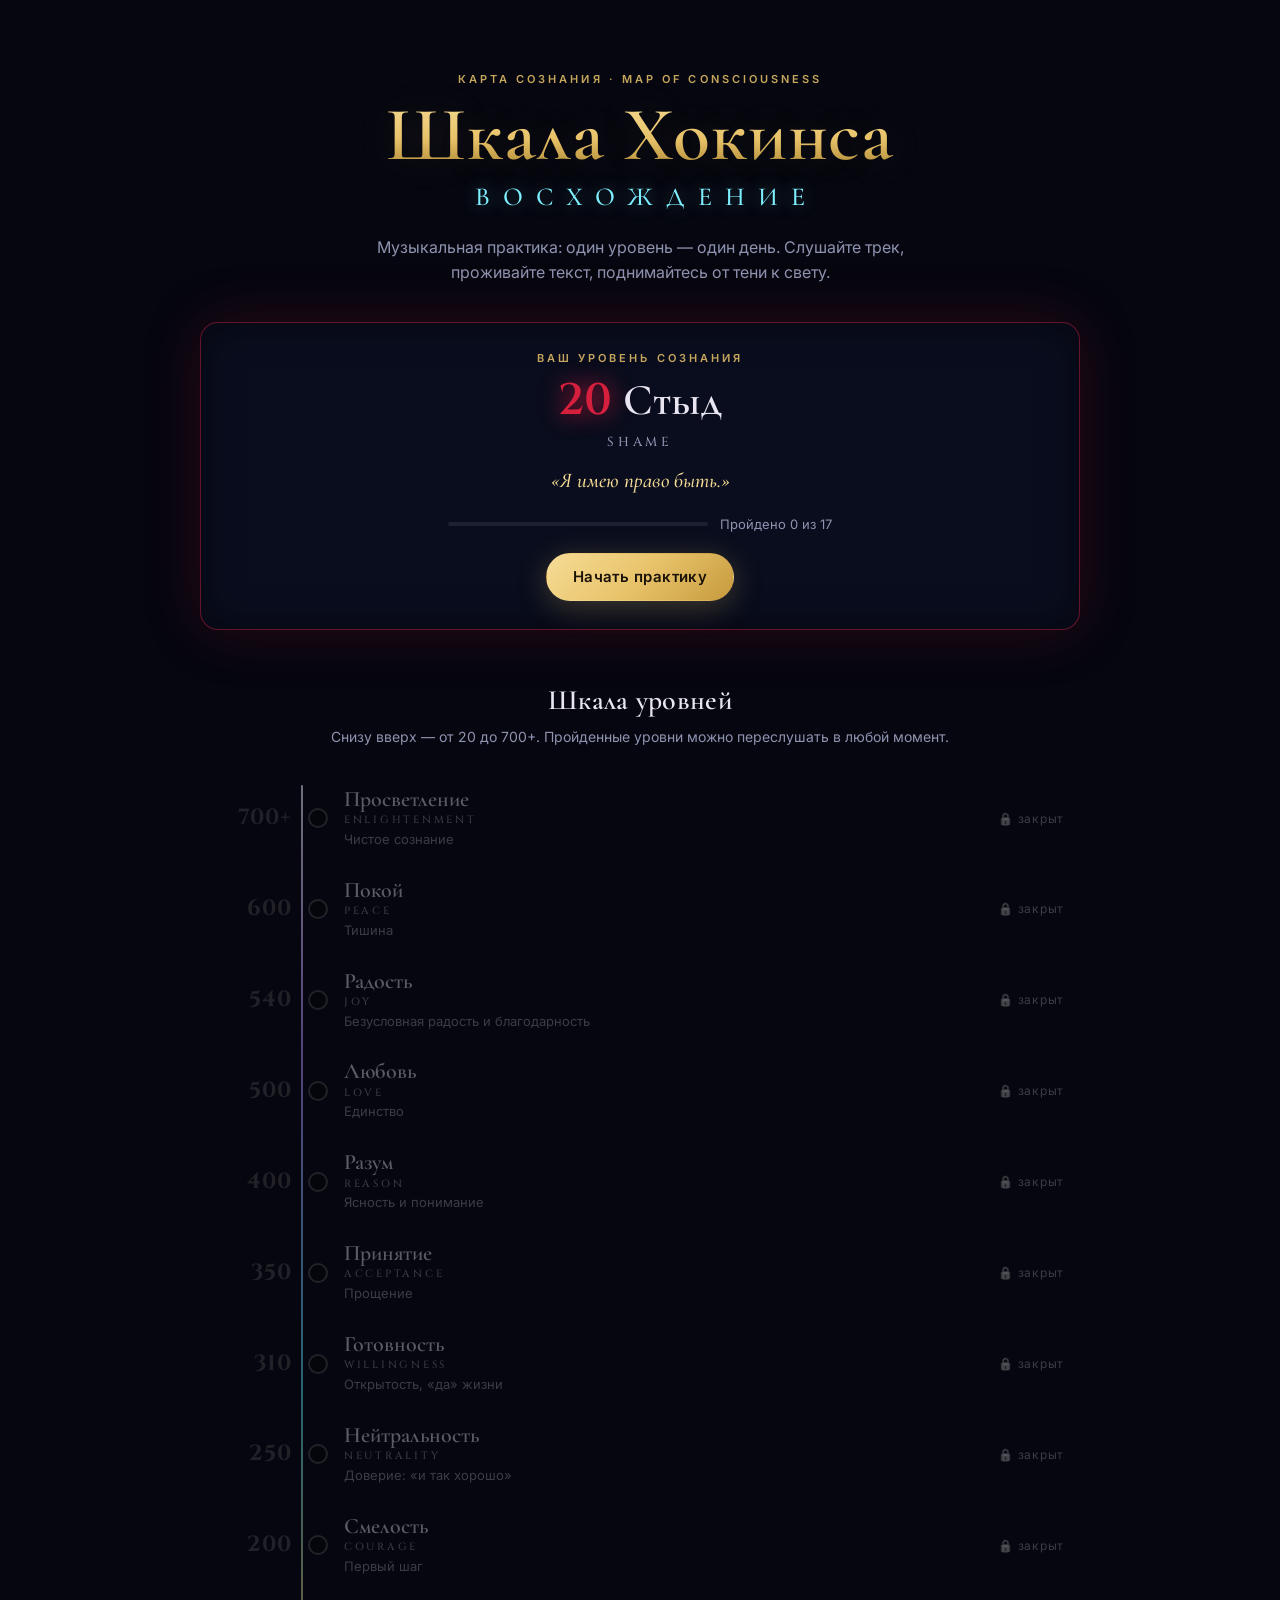
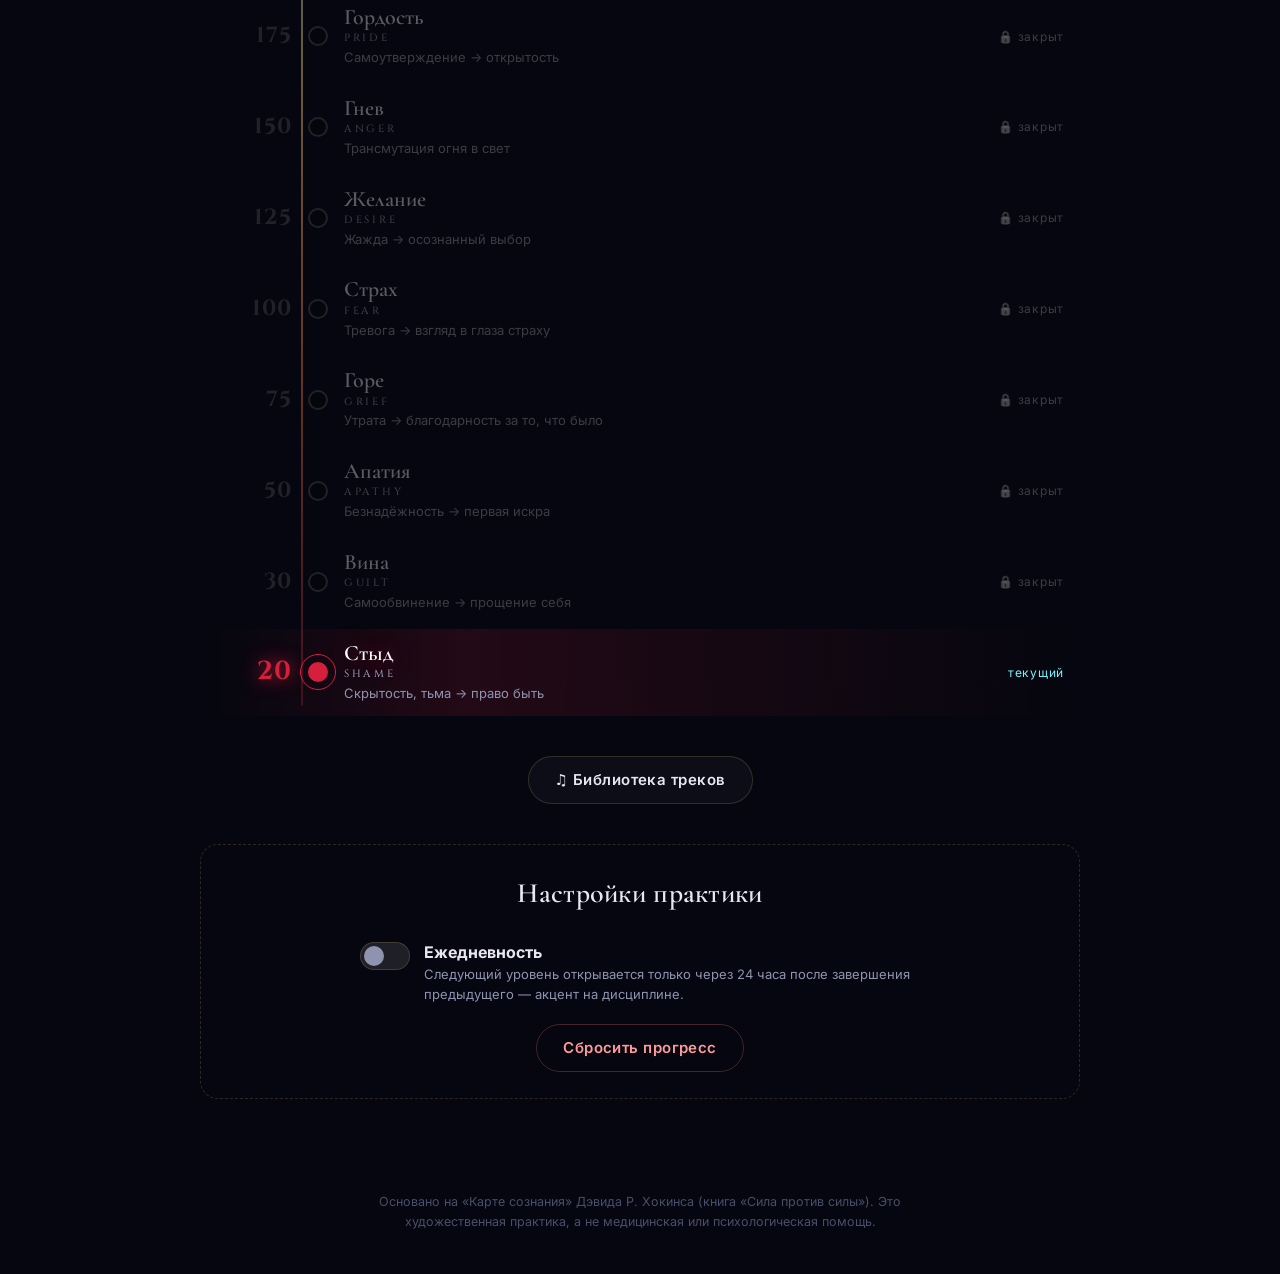
==== index.html @ ae1f1d38 "Шкала Хокинса: Восхождение — сайт, 17 уровней, тексты и промпты Suno" ====
<!DOCTYPE html>
<html lang="ru">
<head>
  <meta charset="utf-8">
  <meta name="viewport" content="width=device-width, initial-scale=1, viewport-fit=cover">
  <meta name="theme-color" content="#05060f">
  <meta name="description" content="Шкала Хокинса: Восхождение — музыкальная практика подъёма по карте сознания Дэвида Хокинса.">
  <link rel="icon" href="data:image/svg+xml,%3Csvg xmlns='http://www.w3.org/2000/svg' viewBox='0 0 64 64'%3E%3Ccircle cx='32' cy='32' r='30' fill='%2305060f' stroke='%23e8c36a' stroke-width='3'/%3E%3Cpath d='M32 10 L51 43 H13 Z M32 54 L13 21 H51 Z' fill='none' stroke='%23e8c36a' stroke-width='2.5'/%3E%3C/svg%3E">
  <link rel="preconnect" href="https://fonts.googleapis.com">
  <link rel="preconnect" href="https://fonts.gstatic.com" crossorigin>
  <link href="https://fonts.googleapis.com/css2?family=Cinzel:wght@500;700&family=Cormorant+Garamond:ital,wght@0,500;0,600;0,700;1,500&family=Inter:wght@400;500;600&display=swap" rel="stylesheet">
  <link rel="stylesheet" href="css/style.css">
  <title>Шкала Хокинса: Восхождение</title>
</head>
<body data-page="map">
  <div class="stars" aria-hidden="true"></div>

  <header class="hero">
    <div class="hero__geometry" data-geometry aria-hidden="true"></div>
    <p class="eyebrow">Карта сознания · Map of Consciousness</p>
    <h1 class="hero__title">Шкала Хокинса</h1>
    <p class="hero__subtitle">Восхождение</p>
    <p class="hero__lead">Музыкальная практика: один уровень — один день. Слушайте трек, проживайте текст, поднимайтесь от тени к свету.</p>
  </header>

  <main class="container">
    <section class="current-card" id="currentCard" aria-live="polite">
      <div class="current-card__loading">Загрузка карты…</div>
    </section>

    <section class="scale-section" aria-labelledby="scaleTitle">
      <h2 class="section-title" id="scaleTitle">Шкала уровней</h2>
      <p class="section-hint">Снизу вверх — от 20 до 700+. Пройденные уровни можно переслушать в любой момент.</p>
      <ol class="scale" id="scale" reversed></ol>
    </section>

    <nav class="bottom-links">
      <a class="btn btn--ghost" href="library.html">♫ Библиотека треков</a>
    </nav>

    <section class="settings" aria-labelledby="settingsTitle">
      <h2 class="section-title" id="settingsTitle">Настройки практики</h2>
      <label class="toggle">
        <input type="checkbox" id="dailyToggle">
        <span class="toggle__track"><span class="toggle__thumb"></span></span>
        <span class="toggle__label">
          <strong>Ежедневность</strong>
          <small>Следующий уровень открывается только через 24 часа после завершения предыдущего — акцент на дисциплине.</small>
        </span>
      </label>
      <button class="btn btn--danger" id="resetBtn" type="button">Сбросить прогресс</button>
    </section>
  </main>

  <footer class="footer">
    <p>Основано на «Карте сознания» Дэвида Р. Хокинса (книга «Сила против силы»). Это художественная практика, а не медицинская или психологическая помощь.</p>
  </footer>

  <div class="ascension" id="ascension" hidden aria-live="assertive"></div>

  <script src="data/tracks.js"></script>
  <script src="js/player.js"></script>
  <script src="js/app.js"></script>
</body>
</html>
---- css/style.css ----
/* Шкала Хокинса: Восхождение — тёмная мистическая тема в духе Enigma */
:root {
  --bg: #05060f;
  --bg-2: #0a0f24;
  --ink: #e9e6f2;
  --muted: #8f93b0;
  --dim: #4a4e6a;
  --gold: #e8c36a;
  --gold-2: #f6dc96;
  --neon: #7ef0ff;
  --line: rgba(232, 195, 106, .18);
  --card: rgba(14, 18, 40, .62);
  --c: var(--gold);
  --serif: 'Cormorant Garamond', 'Times New Roman', serif;
  --display: 'Cinzel', 'Cormorant Garamond', serif;   /* Cinzel — только латиница и цифры */
  --sans: 'Inter', system-ui, -apple-system, 'Segoe UI', Roboto, sans-serif;
  --radius: 18px;
}

* { box-sizing: border-box; }
html { -webkit-text-size-adjust: 100%; scroll-behavior: smooth; background: var(--bg); }
body {
  font-variant-numeric: lining-nums;
  margin: 0;
  min-height: 100vh;
  font: 400 16px/1.6 var(--sans);
  color: var(--ink);
  background: var(--bg);
  overflow-x: hidden;
  opacity: 0;
  transition: opacity .6s ease;
}
body::before {
  content: ''; position: fixed; inset: 0; z-index: -2; pointer-events: none;
  background:
    radial-gradient(1200px 700px at 50% -10%, rgba(60, 70, 160, .28), transparent 60%),
    radial-gradient(900px 600px at 50% 110%, color-mix(in srgb, var(--c) 14%, transparent), transparent 70%),
    linear-gradient(180deg, var(--bg-2), var(--bg) 55%);
}
body.is-ready { opacity: 1; }
body.is-leaving { opacity: 0; transform: translateY(-14px); transition: opacity .45s ease, transform .45s ease; }

a { color: var(--gold); }
h1, h2, h3 { font-family: var(--serif); font-weight: 600; letter-spacing: .01em; }

/* Звёздное небо */
.stars {
  position: fixed; inset: 0; pointer-events: none; z-index: -1;
  background-image:
    radial-gradient(1px 1px at 12% 18%, #fff8, transparent 60%),
    radial-gradient(1px 1px at 72% 12%, #fff6, transparent 60%),
    radial-gradient(1.5px 1.5px at 38% 62%, #ffe9b066, transparent 60%),
    radial-gradient(1px 1px at 86% 48%, #fff5, transparent 60%),
    radial-gradient(1px 1px at 22% 84%, #fff5, transparent 60%),
    radial-gradient(1.5px 1.5px at 58% 92%, #9ef5ff55, transparent 60%),
    radial-gradient(1px 1px at 94% 80%, #fff6, transparent 60%),
    radial-gradient(1px 1px at 6% 52%, #fff4, transparent 60%);
  background-size: 420px 420px;
  animation: twinkle 9s ease-in-out infinite alternate;
}
@keyframes twinkle { from { opacity: .55; } to { opacity: 1; } }

.container { width: min(880px, 100% - 32px); margin: 0 auto; }

.eyebrow {
  font: 600 11px/1.4 var(--sans);
  letter-spacing: .28em; text-transform: uppercase;
  color: var(--gold); opacity: .85; margin: 0 0 10px;
}

/* ---------- Hero ---------- */
.hero { position: relative; text-align: center; padding: 72px 20px 36px; overflow: hidden; }
.hero--small { padding-top: 40px; }
.hero__geometry {
  position: absolute; left: 50%; top: 50%; width: min(560px, 120vw); aspect-ratio: 1;
  transform: translate(-50%, -50%); opacity: .22; pointer-events: none; z-index: -1;
}
.hero__title {
  margin: 0; font-size: clamp(40px, 9vw, 76px); line-height: 1;
  background: linear-gradient(180deg, var(--gold-2), var(--gold) 55%, #a8812f);
  -webkit-background-clip: text; background-clip: text; color: transparent;
  text-shadow: 0 0 40px rgba(232, 195, 106, .15);
}
.hero__subtitle {
  margin: 8px 0 0; font: 500 clamp(18px, 4vw, 26px)/1.2 var(--serif);
  letter-spacing: .5em; text-transform: uppercase; color: var(--neon);
  text-shadow: 0 0 18px rgba(126, 240, 255, .45); padding-left: .5em;
}
.hero__lead { max-width: 560px; margin: 22px auto 0; color: var(--muted); }

/* Сакральная геометрия */
[data-geometry] svg { width: 100%; height: 100%; display: block; overflow: visible; }
[data-geometry] circle, [data-geometry] path { fill: none; stroke: var(--gold); stroke-width: .5; }
.geo-outer { animation: spin 120s linear infinite; transform-origin: 100px 100px; }
.geo-flower { animation: spin 200s linear infinite reverse; transform-origin: 100px 100px; }
.geo-flower circle { stroke: var(--c); stroke-opacity: .8; }
[data-geometry] .geo-core { fill: var(--gold); stroke: none; filter: drop-shadow(0 0 4px var(--gold)); }
@keyframes spin { to { transform: rotate(360deg); } }

/* ---------- Кнопки ---------- */
.btn {
  -webkit-appearance: none; appearance: none; cursor: pointer;
  display: inline-flex; align-items: center; justify-content: center; gap: 8px;
  min-height: 48px; padding: 12px 26px; border-radius: 999px;
  font: 600 15px/1.2 var(--sans); letter-spacing: .03em; text-decoration: none;
  border: 1px solid var(--line); color: var(--ink); background: rgba(255, 255, 255, .03);
  transition: transform .2s ease, box-shadow .3s ease, background .3s ease, opacity .3s, border-color .3s;
}
.btn:hover:not([disabled]) { transform: translateY(-1px); }
.btn:focus-visible { outline: 2px solid var(--neon); outline-offset: 3px; }
.btn[disabled] { opacity: .38; cursor: not-allowed; filter: grayscale(.6); }
.btn--gold {
  color: #1a1206; border-color: transparent;
  background: linear-gradient(135deg, var(--gold-2), var(--gold) 50%, #c79a3e);
  box-shadow: 0 6px 30px rgba(232, 195, 106, .25);
}
.btn--gold:hover:not([disabled]) { box-shadow: 0 8px 40px rgba(232, 195, 106, .45); }
.btn--ghost:hover:not([disabled]) { border-color: var(--gold); background: rgba(232, 195, 106, .07); }
.btn--ghost.is-checked { border-color: var(--neon); color: var(--neon); box-shadow: 0 0 20px rgba(126, 240, 255, .2); }
.btn--danger { color: #ff9a9a; border-color: rgba(255, 120, 120, .25); background: transparent; }
.btn--danger:hover { background: rgba(255, 90, 90, .08); }
.btn--pulse { animation: pulse 2.6s ease-in-out infinite; }
@keyframes pulse {
  0%, 100% { box-shadow: 0 6px 30px rgba(232, 195, 106, .25), 0 0 0 0 rgba(232, 195, 106, .45); }
  50% { box-shadow: 0 6px 30px rgba(232, 195, 106, .35), 0 0 0 12px rgba(232, 195, 106, 0); }
}

/* ---------- Текущий уровень ---------- */
.current-card, .card, .notice {
  position: relative; background: var(--card);
  border: 1px solid var(--line); border-radius: var(--radius);
  backdrop-filter: blur(10px); -webkit-backdrop-filter: blur(10px);
}
.current-card {
  padding: 28px; text-align: center; margin-bottom: 48px;
  border-color: color-mix(in srgb, var(--c) 45%, transparent);
  box-shadow: 0 0 60px color-mix(in srgb, var(--c) 18%, transparent), inset 0 0 40px rgba(0, 0, 0, .4);
}
.current-card__loading { padding: 30px; text-align: center; color: var(--muted); }
.current-card__title { margin: 0; font-size: clamp(30px, 6vw, 44px); line-height: 1.1; }
.current-card__num { font-family: var(--display); color: var(--c); text-shadow: 0 0 22px var(--c); }
.current-card__en { display: block; font: 500 13px/1.6 var(--display); letter-spacing: .3em; text-transform: uppercase; color: var(--muted); margin-top: 6px; }
.current-card__aff { font: italic 500 21px/1.4 var(--serif); color: var(--gold-2); margin: 14px 0 18px; }
.current-card__actions { display: flex; flex-wrap: wrap; gap: 12px; justify-content: center; align-items: center; margin-top: 18px; }
.current-card__rest { width: 100%; margin: 4px 0 0; color: var(--muted); font-size: 14px; }
.current-card__rest b { color: var(--neon); font-family: var(--display); letter-spacing: .08em; }

.journey { display: flex; align-items: center; gap: 12px; justify-content: center; font-size: 13px; color: var(--muted); }
.journey__bar { width: min(260px, 50vw); height: 4px; border-radius: 4px; background: rgba(255, 255, 255, .08); overflow: hidden; }
.journey__bar span { display: block; height: 100%; background: linear-gradient(90deg, #a2264a, var(--gold), var(--neon)); border-radius: 4px; transition: width 1s ease; }

/* ---------- Шкала ---------- */
.section-title { font-size: 28px; margin: 0 0 4px; text-align: center; }
.section-hint { text-align: center; color: var(--muted); font-size: 14px; margin: 0 0 26px; }

.scale { list-style: none; margin: 0; padding: 0; position: relative; }
.scale::before {
  content: ''; position: absolute; top: 10px; bottom: 10px; left: calc(92px + 9px); width: 2px;
  background: linear-gradient(180deg, #f4f0ff, #b18cff 18%, #4fd8e8 40%, var(--gold) 58%, #e26a3a 78%, #7d1530);
  opacity: .45; border-radius: 2px;
}
.node { position: relative; }
.node__link {
  display: grid; grid-template-columns: 92px 20px 1fr auto; align-items: center; gap: 0 16px;
  padding: 12px 16px 12px 0; margin: 4px 0; border-radius: 14px;
  color: inherit; text-decoration: none; transition: background .3s ease, transform .3s ease;
}
a.node__link:hover { background: rgba(255, 255, 255, .035); transform: translateX(3px); }
.node__num { font: 700 22px/1 var(--display); text-align: right; color: var(--c); letter-spacing: .04em; }
.node__dot {
  width: 20px; height: 20px; border-radius: 50%; position: relative; z-index: 1;
  background: var(--bg); border: 2px solid var(--c);
}
.node__text { display: flex; flex-direction: column; min-width: 0; }
.node__name { font: 600 22px/1.15 var(--serif); }
.node__en { font: 500 10.5px/1.6 var(--display); letter-spacing: .26em; text-transform: uppercase; color: var(--muted); }
.node__theme { font-size: 13px; color: var(--muted); white-space: nowrap; overflow: hidden; text-overflow: ellipsis; }
.node__state { font-size: 12px; letter-spacing: .06em; color: var(--muted); white-space: nowrap; }

.node--passed .node__dot { background: var(--c); box-shadow: 0 0 10px var(--c); }
.node--passed .node__state { color: var(--gold); }

.node--current .node__link, .node--resting .node__link {
  background: linear-gradient(90deg, transparent, color-mix(in srgb, var(--c) 14%, transparent) 30%, transparent);
}
.node--current .node__dot, .node--resting .node__dot {
  background: var(--c); animation: glow 2.4s ease-in-out infinite;
}
.node--current .node__dot::after, .node--resting .node__dot::after {
  content: ''; position: absolute; inset: -10px; border-radius: 50%; border: 1px solid var(--c);
  animation: ripple 2.4s ease-out infinite;
}
.node--current .node__num { text-shadow: 0 0 18px var(--c); font-size: 26px; }
.node--current .node__name { color: #fff; text-shadow: 0 0 22px color-mix(in srgb, var(--c) 60%, transparent); }
.node--current .node__state { color: var(--neon); }
@keyframes glow {
  0%, 100% { box-shadow: 0 0 10px var(--c), 0 0 24px var(--c); }
  50% { box-shadow: 0 0 20px var(--c), 0 0 48px var(--c), 0 0 80px color-mix(in srgb, var(--c) 50%, transparent); }
}
@keyframes ripple { from { transform: scale(.6); opacity: .9; } to { transform: scale(1.8); opacity: 0; } }

.node--locked { filter: grayscale(1); opacity: .38; }
.node--locked .node__num, .node--locked .node__dot { color: var(--dim); border-color: var(--dim); }
.node--arrived .node__link { animation: arrive 1.6s ease; }
@keyframes arrive {
  0% { background: color-mix(in srgb, var(--c) 55%, transparent); transform: scale(1.04); }
  100% { transform: scale(1); }
}

.bottom-links { display: flex; justify-content: center; margin: 40px 0; }

/* ---------- Настройки ---------- */
.settings {
  margin: 20px 0 50px; padding: 26px; border-radius: var(--radius); border: 1px dashed var(--line);
  display: flex; flex-direction: column; align-items: center; gap: 20px;
}
.toggle { display: flex; align-items: flex-start; gap: 14px; cursor: pointer; max-width: 560px; }
.toggle input { position: absolute; opacity: 0; pointer-events: none; }
.toggle__track { flex: 0 0 auto; width: 50px; height: 28px; border-radius: 28px; background: rgba(255, 255, 255, .1); border: 1px solid var(--line); position: relative; transition: background .3s; margin-top: 2px; }
.toggle__thumb { position: absolute; top: 3px; left: 3px; width: 20px; height: 20px; border-radius: 50%; background: var(--muted); transition: transform .3s, background .3s; }
.toggle input:checked + .toggle__track { background: rgba(232, 195, 106, .25); }
.toggle input:checked + .toggle__track .toggle__thumb { transform: translateX(22px); background: var(--gold); box-shadow: 0 0 12px var(--gold); }
.toggle input:focus-visible + .toggle__track { outline: 2px solid var(--neon); outline-offset: 2px; }
.toggle__label { display: flex; flex-direction: column; }
.toggle__label small { color: var(--muted); font-size: 13px; line-height: 1.5; }

.footer { text-align: center; color: var(--dim); font-size: 12.5px; padding: 30px 20px calc(30px + env(safe-area-inset-bottom)); max-width: 640px; margin: 0 auto; }

/* ---------- Анимация восхождения ---------- */
.ascension {
  position: fixed; inset: 0; z-index: 100; display: grid; place-items: center; cursor: pointer;
  background: radial-gradient(circle at 50% 60%, rgba(12, 16, 40, .97), rgba(3, 4, 10, .99));
  backdrop-filter: blur(10px); -webkit-backdrop-filter: blur(10px);
  animation: fadeIn .4s ease;
}
.ascension[hidden] { display: none; }
.ascension.is-leaving { animation: fadeOut .7s ease forwards; }
.ascension__flash {
  position: absolute; inset: 0; pointer-events: none;
  background: radial-gradient(circle at 50% 55%, #fff 0, var(--gold-2) 12%, transparent 55%);
  animation: flash 1.4s ease-out forwards;
}
.ascension__geo { position: absolute; width: min(520px, 110vw); aspect-ratio: 1; opacity: .35; animation: rise 3.6s ease-out forwards; }
.ascension__geo .geo-outer { animation-duration: 8s; }
.ascension__geo .geo-flower { animation-duration: 12s; }
.ascension__spiral { position: absolute; inset: 0; pointer-events: none; }
.spark {
  position: absolute; left: 50%; bottom: -20px; width: 6px; height: 6px; border-radius: 50%;
  background: var(--gold-2); box-shadow: 0 0 12px var(--gold), 0 0 24px var(--gold);
  animation: spiral 2.8s cubic-bezier(.2, .7, .3, 1) var(--d) forwards; opacity: 0;
}
.spark:nth-child(3n) { background: var(--neon); box-shadow: 0 0 12px var(--neon); }
@keyframes spiral {
  0% { opacity: 0; transform: translate(0, 0) scale(.6); }
  15% { opacity: 1; }
  50% { transform: translate(calc(var(--x) * 30vw), -50vh) rotate(calc(var(--i) * 30deg)) scale(1.2); }
  100% { opacity: 0; transform: translate(calc(var(--x) * -12vw), -110vh) scale(.3); }
}
.ascension__text { position: relative; text-align: center; padding: 20px; animation: rise 1.4s ease-out; }
.ascension__from { font: 600 24px/1.2 var(--serif); color: #b9bcd6; margin: 0; text-decoration: line-through; text-decoration-color: rgba(232, 195, 106, .5); }
.ascension__arrow { font-size: 38px; color: var(--gold); margin: 6px 0; animation: bob 1.2s ease-in-out infinite; }
.ascension__to { font: 700 clamp(34px, 8vw, 56px)/1.1 var(--serif); margin: 0; color: #fff; text-shadow: 0 0 30px var(--c, var(--gold)), 0 0 60px var(--c, var(--gold)); }
@keyframes flash { 0% { opacity: 0; transform: scale(.4); } 18% { opacity: 1; } 100% { opacity: 0; transform: scale(2.2); } }
@keyframes rise { from { opacity: 0; transform: translateY(60px) scale(.9); } to { opacity: 1; transform: none; } }
@keyframes bob { 50% { transform: translateY(-8px); } }
@keyframes fadeIn { from { opacity: 0; } }
@keyframes fadeOut { to { opacity: 0; } }

/* ---------- Верхняя навигация ---------- */
.topbar {
  position: sticky; top: 0; z-index: 10; display: flex; justify-content: space-between;
  padding: calc(12px + env(safe-area-inset-top)) 20px 12px;
  background: linear-gradient(180deg, rgba(5, 6, 15, .92), rgba(5, 6, 15, 0));
}
.topbar__link { color: var(--muted); text-decoration: none; font-size: 14px; letter-spacing: .04em; padding: 8px 4px; }
.topbar__link:hover { color: var(--gold); }

/* ---------- Страница уровня ---------- */
.level { display: flex; flex-direction: column; gap: 20px; padding-bottom: 20px; }
.level__head { position: relative; text-align: center; padding: 34px 0 18px; }
.level__geometry {
  position: absolute; left: 50%; top: 50%; width: min(420px, 100vw); aspect-ratio: 1;
  transform: translate(-50%, -50%); opacity: .2; z-index: -1; pointer-events: none;
}
.level__num {
  font: 700 clamp(64px, 16vw, 112px)/1 var(--display); color: var(--c);
  text-shadow: 0 0 30px var(--c), 0 0 80px color-mix(in srgb, var(--c) 50%, transparent);
  animation: breathe 6s ease-in-out infinite;
}
@keyframes breathe { 50% { text-shadow: 0 0 50px var(--c), 0 0 120px color-mix(in srgb, var(--c) 60%, transparent); } }
.level__name { margin: 6px 0 0; font-size: clamp(36px, 8vw, 54px); line-height: 1.05; }
.level__en { margin: 6px 0 0; font: 500 12px/1.6 var(--display); letter-spacing: .4em; text-transform: uppercase; color: var(--muted); }
.level__theme { margin: 10px 0 0; color: var(--gold-2); font: italic 500 20px/1.4 var(--serif); }

.card { padding: 22px 24px; }
.card__title { margin: 0 0 10px; font-size: 24px; color: var(--gold); }
.practice p { margin: 0; }
.practice__aff { margin-top: 12px !important; font: italic 600 22px/1.4 var(--serif); color: #fff; }

.lyrics__body { font: 500 21px/1.55 var(--serif); color: #ece7f7; }
.lyrics__body p { margin: 0 0 1.1em; }
.lyrics__body p:last-child { margin-bottom: 0; }

.actions { text-align: center; border-color: color-mix(in srgb, var(--c) 40%, transparent); }
.actions__note { margin: 0 0 16px; color: var(--muted); font-size: 14.5px; }
.actions__note b { color: var(--neon); font-family: var(--display); }
.actions__row { display: flex; flex-wrap: wrap; justify-content: center; gap: 12px; }
.actions__hint { margin: 14px 0 0; font-size: 13px; color: var(--muted); min-height: 1em; }
.level__nav { display: flex; justify-content: space-between; font-family: var(--display); }
.level__nav a { color: var(--muted); text-decoration: none; padding: 8px; }
.level__nav a:hover { color: var(--gold); }

.notice { padding: 36px 26px; text-align: center; margin: 30px 0; }
.notice h1, .notice h2 { margin: 0 0 10px; }
.notice p { color: var(--muted); margin: 0 0 20px; }

/* ---------- Плеер ---------- */
.player { display: flex; flex-wrap: wrap; align-items: center; gap: 18px; }
.player__play {
  flex: 0 0 auto; width: 68px; height: 68px; border-radius: 50%; cursor: pointer;
  border: 1px solid color-mix(in srgb, var(--c) 70%, transparent);
  background: radial-gradient(circle at 35% 30%, color-mix(in srgb, var(--c) 45%, #000), #080a18 75%);
  box-shadow: 0 0 24px color-mix(in srgb, var(--c) 35%, transparent);
  display: grid; place-items: center; transition: transform .2s, box-shadow .3s;
}
.player__play:hover { transform: scale(1.05); }
.player__play svg { width: 28px; height: 28px; fill: #fff; grid-area: 1 / 1; }
.player .i-pause, .player.is-playing .i-play { display: none; }
.player.is-playing .i-pause { display: block; }
.player.is-playing .player__play { animation: glow 2.4s ease-in-out infinite; }
.player.is-missing .player__play { opacity: .35; cursor: not-allowed; filter: grayscale(1); }
.player__body { flex: 1; min-width: 0; }
.player__meta { display: flex; justify-content: space-between; gap: 10px; align-items: baseline; margin-bottom: 10px; }
.player__title { font: 600 18px/1.2 var(--serif); white-space: nowrap; overflow: hidden; text-overflow: ellipsis; }
.player__variant { font-size: 12px; color: var(--muted); white-space: nowrap; }
.player__bar { position: relative; height: 22px; cursor: pointer; touch-action: none; }
.player__bar::before { content: ''; position: absolute; left: 0; right: 0; top: 9px; height: 4px; border-radius: 4px; background: rgba(255, 255, 255, .1); }
.player__fill { position: absolute; left: 0; top: 9px; height: 4px; width: 0; border-radius: 4px; background: linear-gradient(90deg, var(--c), var(--gold-2)); box-shadow: 0 0 10px var(--c); }
.player__knob { position: absolute; top: 5px; left: 0; width: 12px; height: 12px; margin-left: -6px; border-radius: 50%; background: #fff; box-shadow: 0 0 10px var(--c); }
.player.is-missing .player__bar { opacity: .3; cursor: default; }
.player__times { display: flex; justify-content: space-between; font: 500 12px/1 var(--display); color: var(--muted); letter-spacing: .05em; }
.player__status { flex: 1 1 100%; margin: 0; padding: 10px 14px; border-radius: 10px; font-size: 13.5px; color: #ffd98c; background: rgba(232, 195, 106, .08); border: 1px solid rgba(232, 195, 106, .2); }
.player__shuffle { flex: 0 0 auto; width: 44px; height: 44px; border-radius: 50%; border: 1px solid var(--line); background: transparent; cursor: pointer; display: grid; place-items: center; }
.player__shuffle svg { width: 20px; height: 20px; fill: var(--muted); }
.player__shuffle:hover svg { fill: var(--gold); }

/* ---------- Библиотека ---------- */
.library { display: flex; flex-direction: column; gap: 18px; margin-bottom: 30px; }
.lib-item { border-left: 3px solid var(--c); }
.lib-item__head { display: flex; gap: 18px; align-items: center; margin-bottom: 16px; }
.lib-item__num { font: 700 30px/1 var(--display); color: var(--c); min-width: 76px; text-align: center; text-shadow: 0 0 16px var(--c); }
.lib-item__name { margin: 0; font-size: 26px; line-height: 1.1; }
.lib-item__name small { font: 500 11px/1 var(--display); letter-spacing: .26em; text-transform: uppercase; color: var(--muted); margin-left: 6px; }
.lib-item__aff { margin: 4px 0 0; font: italic 500 17px/1.4 var(--serif); color: var(--gold-2); }
.lib-item__lyrics { margin-top: 14px; border-top: 1px solid var(--line); padding-top: 12px; }
.lib-item__lyrics summary { cursor: pointer; color: var(--muted); font-size: 14px; }
.lib-item__lyrics .lyrics__body { font-size: 19px; margin-top: 12px; }
.lib-item__practice { color: var(--muted); font-size: 14px; }
.lib-item__open { display: inline-block; margin-top: 10px; font-size: 14px; }

/* ---------- Мобильная адаптация ---------- */
@media (max-width: 760px) {
  .hero { padding-top: 48px; }
  .scale::before { left: calc(58px + 7px); }
  .node__link { grid-template-columns: 58px 16px 1fr; gap: 0 12px; padding: 10px 8px 10px 0; }
  .node__num { font-size: 17px; }
  .node--current .node__num { font-size: 19px; }
  .node__dot { width: 16px; height: 16px; }
  .node__name { font-size: 20px; }
  .node__state { grid-column: 3; font-size: 11px; }
  .node__theme { white-space: normal; }
  .current-card { padding: 22px 16px; }
  .current-card__actions .btn, .actions__row .btn { width: 100%; }
  .card { padding: 18px 16px; }
  .player { gap: 12px; }
  .player__play { width: 58px; height: 58px; }
  .player__shuffle { width: 38px; height: 38px; }
  .lyrics__body { font-size: 19.5px; }
  .lib-item__head { gap: 12px; }
  .lib-item__num { min-width: 56px; font-size: 22px; }
}

@media (prefers-reduced-motion: reduce) {
  *, *::before, *::after { animation-duration: .01ms !important; animation-iteration-count: 1 !important; transition-duration: .01ms !important; }
}
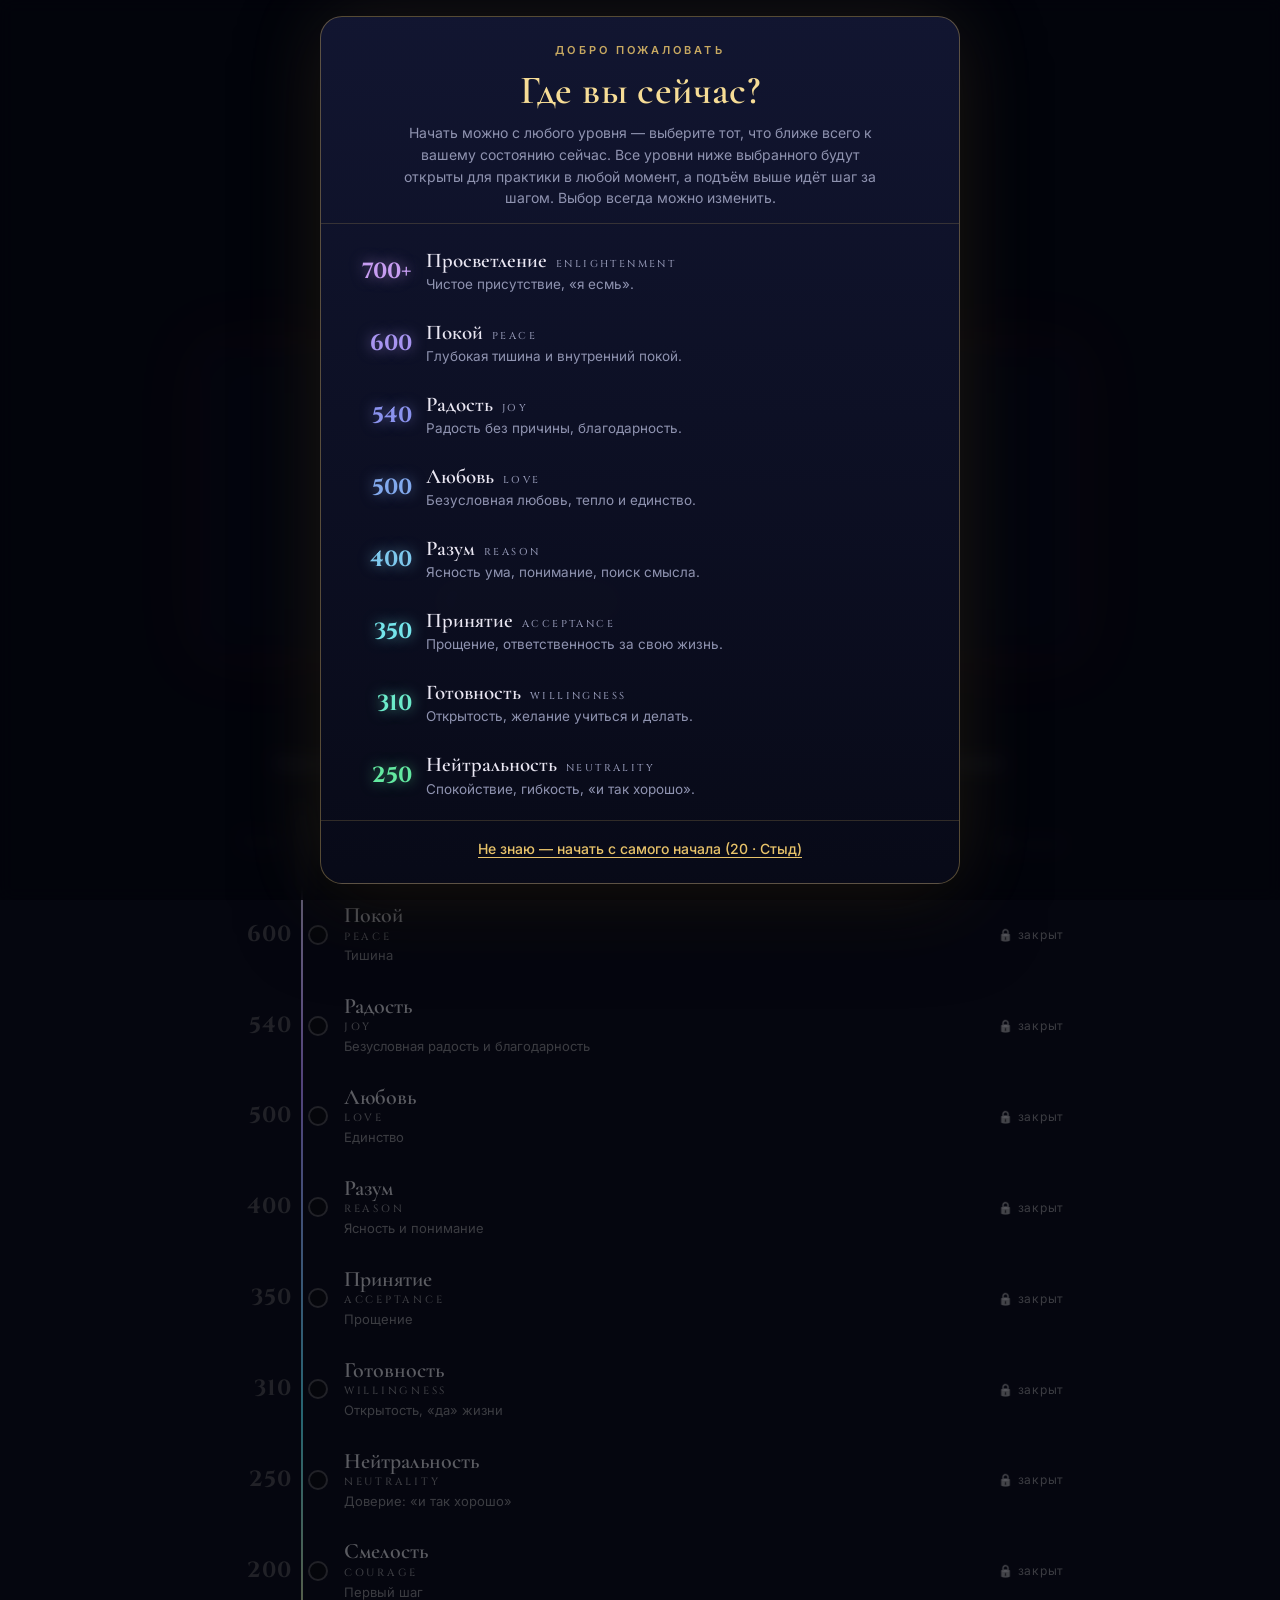
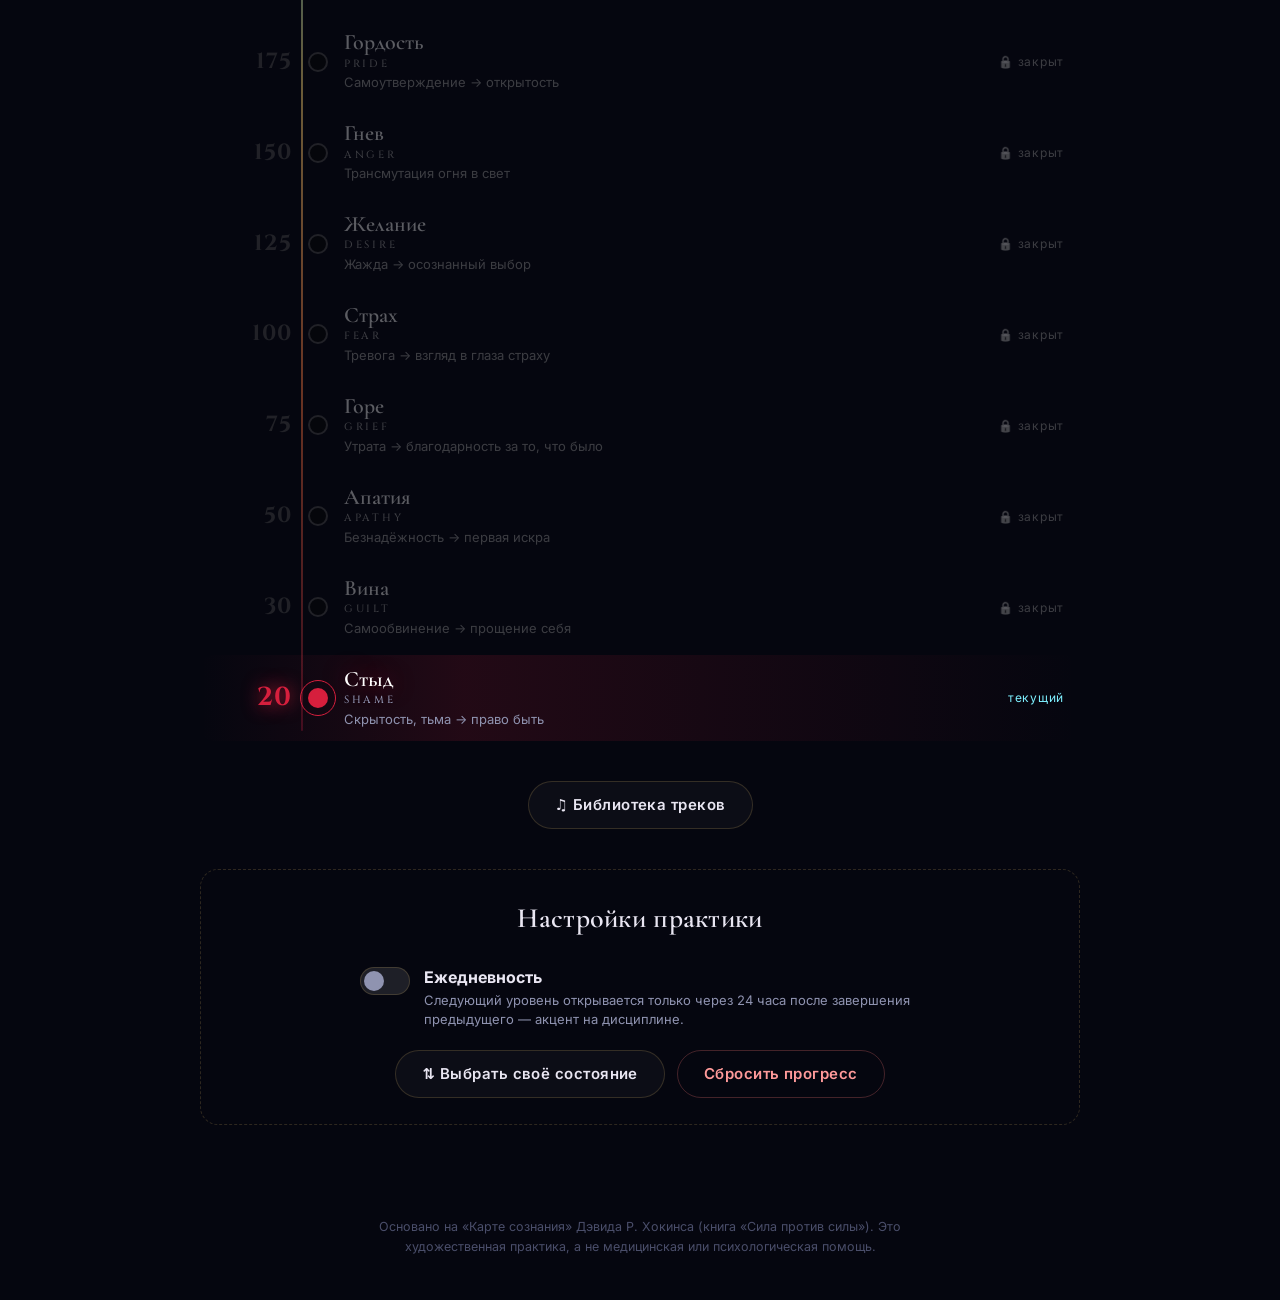
==== commit 0ee0e423: "Старт с любого уровня: окно «Где вы сейчас?», смена уровня, все уровни ниже текущего открыты" ====
--- a/index.html
+++ b/index.html
@@ -20,7 +20,7 @@
     <p class="eyebrow">Карта сознания · Map of Consciousness</p>
     <h1 class="hero__title">Шкала Хокинса</h1>
     <p class="hero__subtitle">Восхождение</p>
-    <p class="hero__lead">Музыкальная практика: один уровень — один день. Слушайте трек, проживайте текст, поднимайтесь от тени к свету.</p>
+    <p class="hero__lead">Музыкальная практика: один уровень — один день. Начните с того уровня, где вы сейчас, слушайте трек, проживайте текст и поднимайтесь к свету.</p>
   </header>
 
   <main class="container">
@@ -30,7 +30,7 @@
 
     <section class="scale-section" aria-labelledby="scaleTitle">
       <h2 class="section-title" id="scaleTitle">Шкала уровней</h2>
-      <p class="section-hint">Снизу вверх — от 20 до 700+. Пройденные уровни можно переслушать в любой момент.</p>
+      <p class="section-hint">Снизу вверх — от 20 до 700+. Все уровни ниже вашего текущего открыты для практики в любой момент.</p>
       <ol class="scale" id="scale" reversed></ol>
     </section>
 
@@ -48,7 +48,10 @@
           <small>Следующий уровень открывается только через 24 часа после завершения предыдущего — акцент на дисциплине.</small>
         </span>
       </label>
-      <button class="btn btn--danger" id="resetBtn" type="button">Сбросить прогресс</button>
+      <div class="settings__row">
+        <button class="btn btn--ghost" type="button" data-pick-open>⇅ Выбрать своё состояние</button>
+        <button class="btn btn--danger" id="resetBtn" type="button">Сбросить прогресс</button>
+      </div>
     </section>
   </main>
 
@@ -57,6 +60,7 @@
   </footer>
 
   <div class="ascension" id="ascension" hidden aria-live="assertive"></div>
+  <div class="picker" id="picker" hidden></div>
 
   <script src="data/tracks.js"></script>
   <script src="js/player.js"></script>
--- a/css/style.css
+++ b/css/style.css
@@ -225,6 +225,56 @@
 .toggle__label small { color: var(--muted); font-size: 13px; line-height: 1.5; }
 
 .footer { text-align: center; color: var(--dim); font-size: 12.5px; padding: 30px 20px calc(30px + env(safe-area-inset-bottom)); max-width: 640px; margin: 0 auto; }
+
+/* Открытый (ниже текущего, но не пройденный) уровень */
+.node--open .node__dot { background: color-mix(in srgb, var(--c) 35%, var(--bg)); }
+.node--open .node__state { color: #c9cbe0; }
+.settings__row { display: flex; flex-wrap: wrap; gap: 12px; justify-content: center; }
+
+/* ---------- Выбор уровня «Где вы сейчас?» ---------- */
+body.has-modal { overflow: hidden; }
+.picker {
+  position: fixed; inset: 0; z-index: 90; display: flex; align-items: center; justify-content: center;
+  padding: 16px; background: rgba(3, 4, 12, .82);
+  backdrop-filter: blur(8px); -webkit-backdrop-filter: blur(8px); animation: fadeIn .35s ease;
+}
+.picker[hidden] { display: none; }
+.picker__panel {
+  position: relative; width: min(640px, 100%); max-height: calc(100vh - 32px); max-height: calc(100dvh - 32px);
+  display: flex; flex-direction: column; overflow: hidden;
+  background: linear-gradient(180deg, rgba(18, 22, 50, .97), rgba(8, 10, 24, .98));
+  border: 1px solid rgba(232, 195, 106, .35); border-radius: 22px;
+  box-shadow: 0 0 80px rgba(232, 195, 106, .12), 0 30px 80px rgba(0, 0, 0, .6);
+  animation: rise .5s ease-out;
+}
+.picker__head { padding: 26px 26px 14px; text-align: center; border-bottom: 1px solid var(--line); }
+.picker__head h2 { margin: 0; font-size: clamp(30px, 7vw, 40px); line-height: 1.1; color: var(--gold-2); }
+.picker__note { margin: 10px auto 0; max-width: 500px; color: var(--muted); font-size: 14px; line-height: 1.55; }
+.picker__close {
+  position: absolute; top: 10px; right: 12px; width: 40px; height: 40px; border-radius: 50%;
+  border: 1px solid var(--line); background: transparent; color: var(--muted); font-size: 24px; line-height: 1; cursor: pointer;
+}
+.picker__close:hover { color: var(--gold); border-color: var(--gold); }
+.picker__list { list-style: none; margin: 0; padding: 10px 12px 14px; overflow-y: auto; -webkit-overflow-scrolling: touch; overscroll-behavior: contain; }
+.pick {
+  width: 100%; display: grid; grid-template-columns: 64px 1fr auto; align-items: center; gap: 14px;
+  padding: 11px 14px; margin: 3px 0; border-radius: 14px; cursor: pointer; text-align: left;
+  border: 1px solid transparent; background: transparent; color: var(--ink); font: inherit;
+  transition: background .25s, border-color .25s, transform .2s;
+}
+.pick:hover, .pick:focus-visible {
+  background: color-mix(in srgb, var(--c) 12%, transparent);
+  border-color: color-mix(in srgb, var(--c) 55%, transparent); outline: none; transform: translateX(2px);
+}
+.pick--current { border-color: color-mix(in srgb, var(--c) 60%, transparent); background: color-mix(in srgb, var(--c) 10%, transparent); }
+.pick__num { font: 700 22px/1 var(--display); color: var(--c); text-align: right; text-shadow: 0 0 14px color-mix(in srgb, var(--c) 60%, transparent); }
+.pick__text { display: flex; flex-direction: column; min-width: 0; }
+.pick__name { font: 600 21px/1.15 var(--serif); }
+.pick__name small { font: 500 10px/1 var(--display); letter-spacing: .24em; text-transform: uppercase; color: var(--muted); margin-left: 4px; }
+.pick__state { font-size: 13.5px; color: var(--muted); line-height: 1.4; margin-top: 2px; }
+.pick__badge { font-size: 11px; letter-spacing: .08em; color: var(--neon); border: 1px solid rgba(126, 240, 255, .4); border-radius: 999px; padding: 3px 9px; }
+.picker__skip { margin: 0; padding: 12px 20px 18px; text-align: center; border-top: 1px solid var(--line); }
+.linklike { background: none; border: 0; color: var(--gold); font: 500 14px/1.4 var(--sans); cursor: pointer; text-decoration: underline; text-underline-offset: 3px; padding: 6px; }
 
 /* ---------- Анимация восхождения ---------- */
 .ascension {
@@ -360,6 +410,13 @@
 
 /* ---------- Мобильная адаптация ---------- */
 @media (max-width: 760px) {
+  .picker { padding: 0; align-items: stretch; }
+  .picker__panel { width: 100%; max-height: none; height: 100%; border-radius: 0; border: 0; }
+  .picker__head { padding: calc(22px + env(safe-area-inset-top)) 18px 12px; }
+  .pick { grid-template-columns: 50px 1fr auto; gap: 10px; padding: 10px 8px; }
+  .pick__num { font-size: 18px; }
+  .pick__name { font-size: 19px; }
+  .picker__skip { padding-bottom: calc(14px + env(safe-area-inset-bottom)); }
   .hero { padding-top: 48px; }
   .scale::before { left: calc(58px + 7px); }
   .node__link { grid-template-columns: 58px 16px 1fr; gap: 0 12px; padding: 10px 8px 10px 0; }
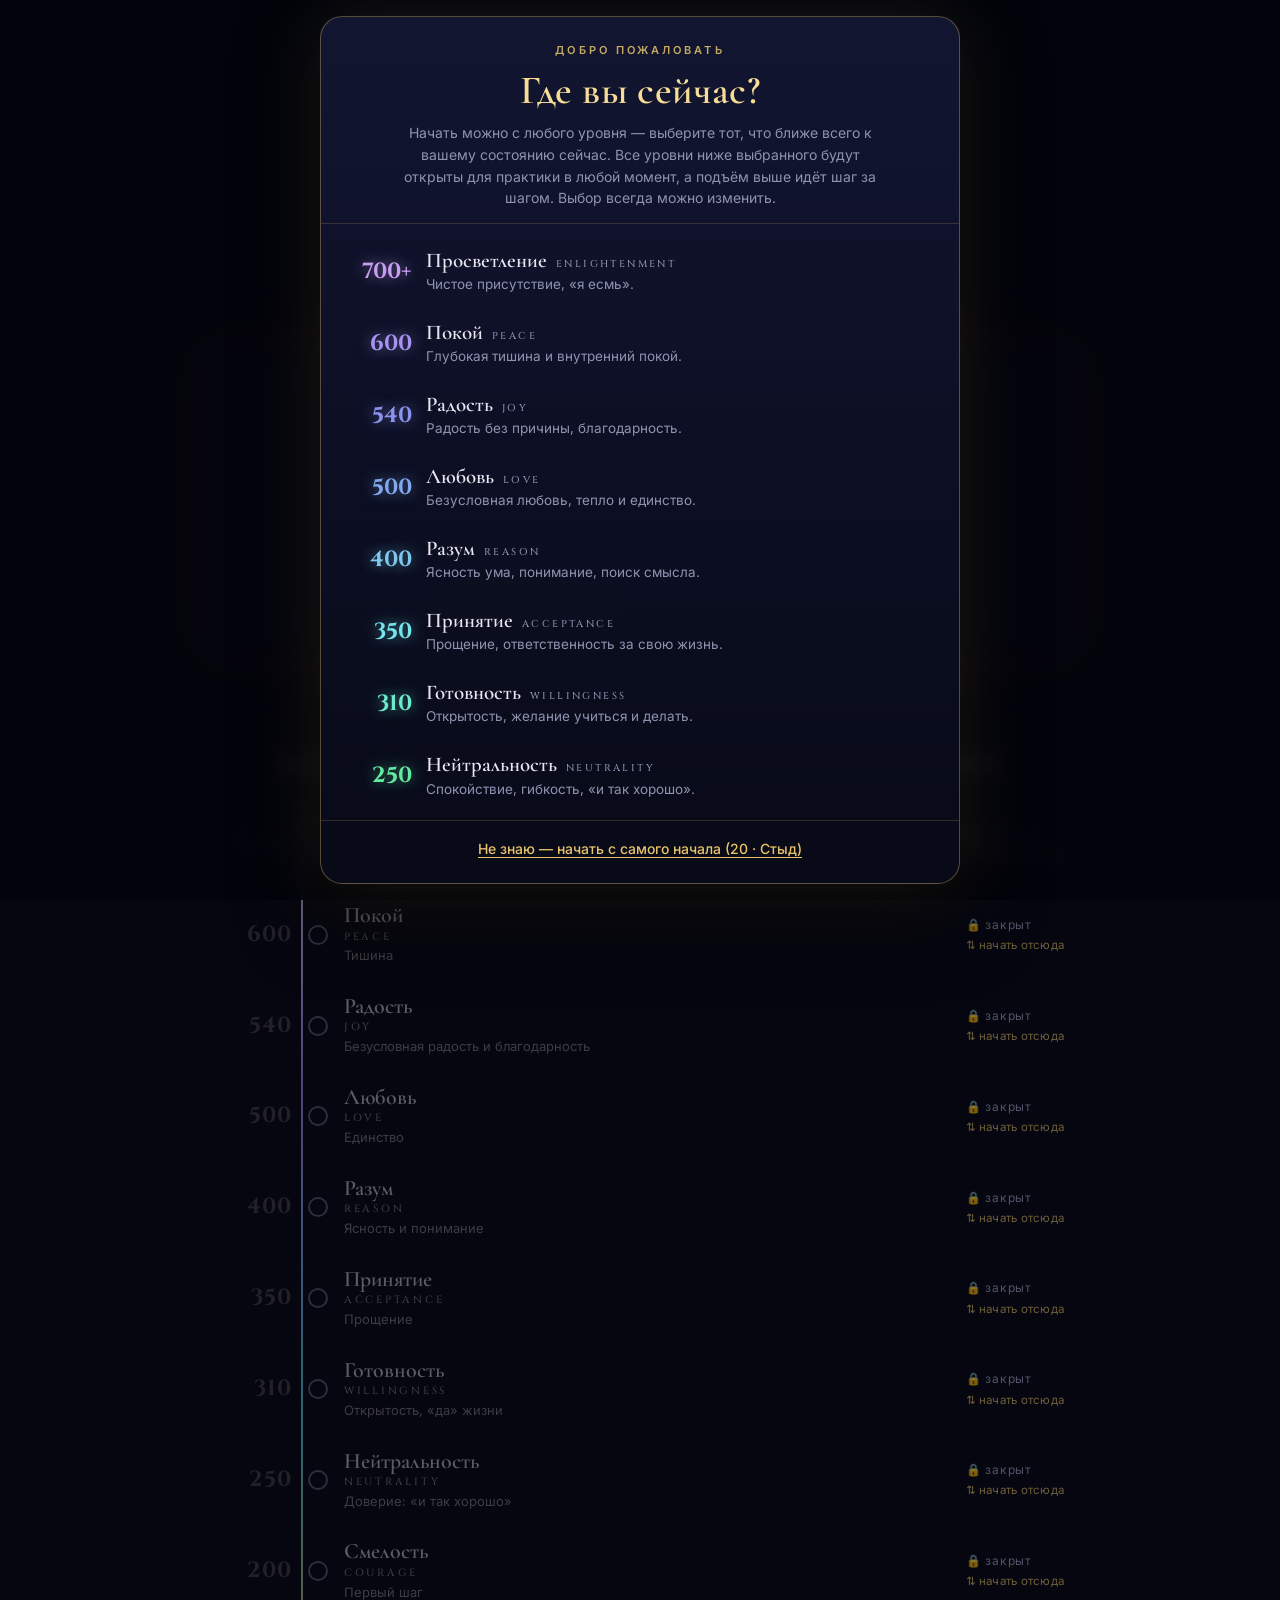
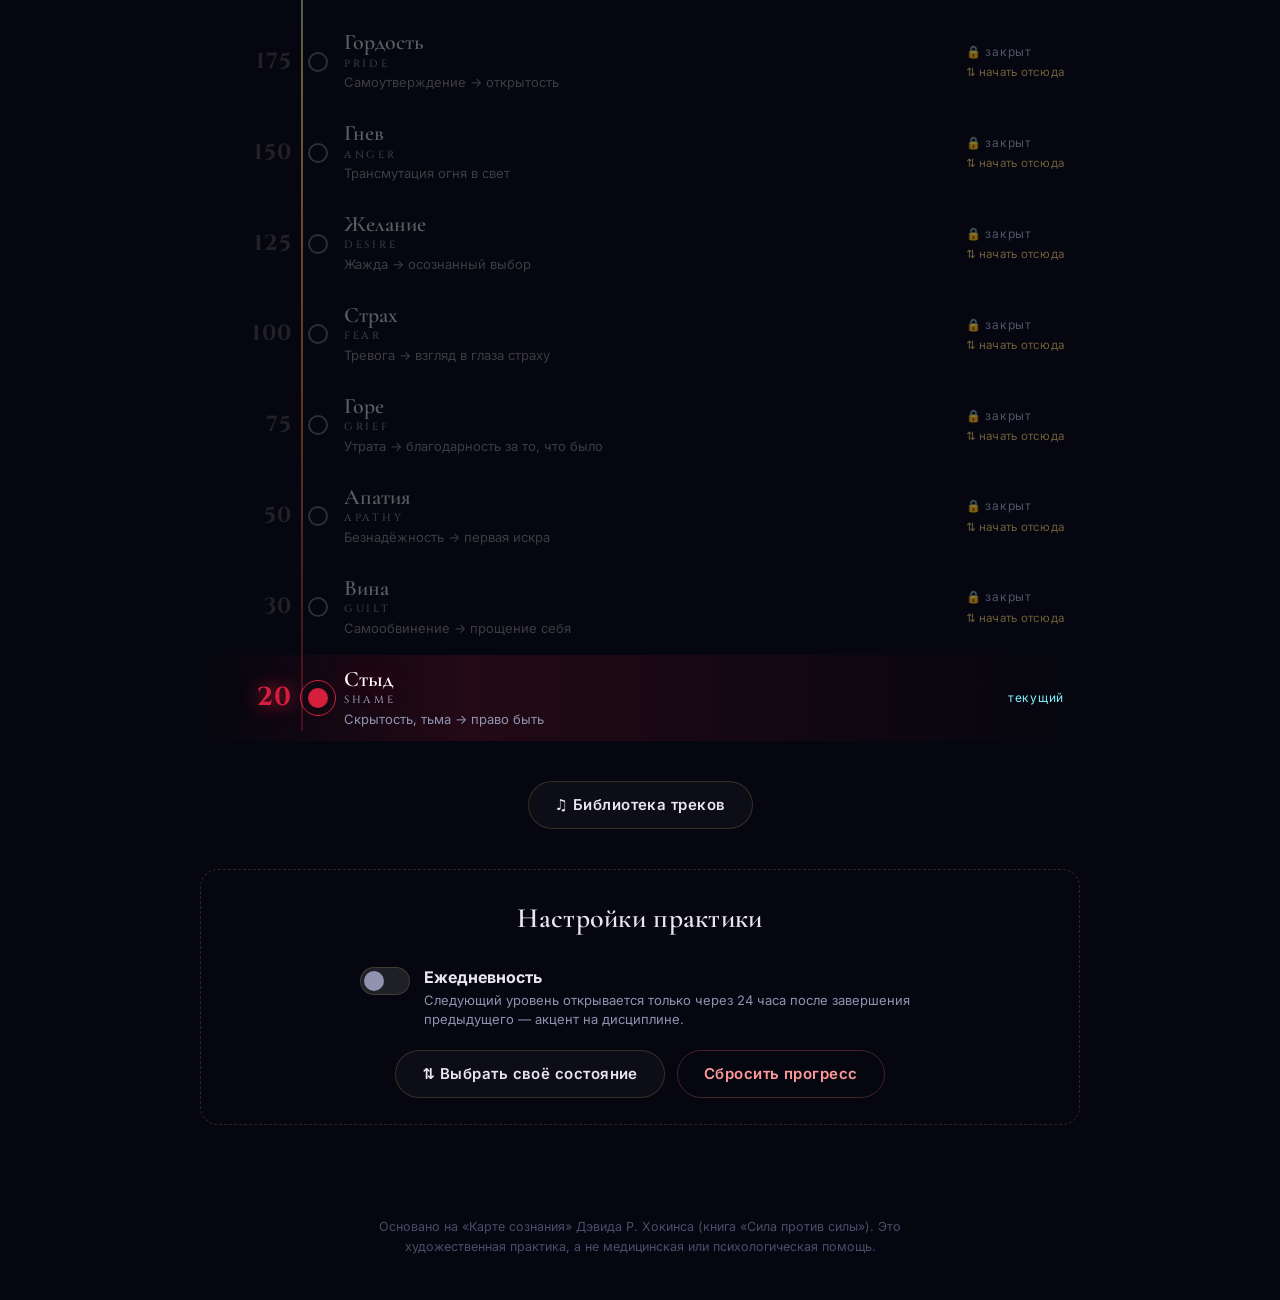
==== commit e0986632: "Фикс: защита от устаревшего кэша, версионирование ассетов, смена уровня с первого экрана и по тапу н" ====
--- a/index.html
+++ b/index.html
@@ -2,6 +2,9 @@
 <html lang="ru">
 <head>
   <meta charset="utf-8">
+  <meta http-equiv="Cache-Control" content="no-cache, no-store, must-revalidate">
+  <meta http-equiv="Pragma" content="no-cache">
+  <meta http-equiv="Expires" content="0">
   <meta name="viewport" content="width=device-width, initial-scale=1, viewport-fit=cover">
   <meta name="theme-color" content="#05060f">
   <meta name="description" content="Шкала Хокинса: Восхождение — музыкальная практика подъёма по карте сознания Дэвида Хокинса.">
@@ -9,7 +12,7 @@
   <link rel="preconnect" href="https://fonts.googleapis.com">
   <link rel="preconnect" href="https://fonts.gstatic.com" crossorigin>
   <link href="https://fonts.googleapis.com/css2?family=Cinzel:wght@500;700&family=Cormorant+Garamond:ital,wght@0,500;0,600;0,700;1,500&family=Inter:wght@400;500;600&display=swap" rel="stylesheet">
-  <link rel="stylesheet" href="css/style.css">
+  <link rel="stylesheet" href="css/style.css?v=20261102103104">
   <title>Шкала Хокинса: Восхождение</title>
 </head>
 <body data-page="map">
@@ -62,8 +65,8 @@
   <div class="ascension" id="ascension" hidden aria-live="assertive"></div>
   <div class="picker" id="picker" hidden></div>
 
-  <script src="data/tracks.js"></script>
-  <script src="js/player.js"></script>
-  <script src="js/app.js"></script>
+  <script src="data/tracks.js?v=20261102103104"></script>
+  <script src="js/player.js?v=20261102103104"></script>
+  <script src="js/app.js?v=20261102103104"></script>
 </body>
 </html>
--- a/css/style.css
+++ b/css/style.css
@@ -199,7 +199,13 @@
 }
 @keyframes ripple { from { transform: scale(.6); opacity: .9; } to { transform: scale(1.8); opacity: 0; } }
 
-.node--locked { filter: grayscale(1); opacity: .38; }
+button.node__link { width: 100%; font: inherit; color: inherit; text-align: left; background: transparent; border: 0; cursor: pointer; }
+button.node__link:hover { background: rgba(255, 255, 255, .035); }
+button.node__link:focus-visible { outline: 2px solid var(--neon); outline-offset: 2px; }
+.node__switch { display: block; margin-top: 2px; color: var(--gold); opacity: .85; font-size: 11.5px; letter-spacing: .02em; }
+.node--locked { opacity: .55; }
+.node--locked .node__num, .node--locked .node__name, .node--locked .node__theme, .node--locked .node__en { filter: grayscale(1); opacity: .7; }
+.node--locked .node__link:hover { opacity: 1; }
 .node--locked .node__num, .node--locked .node__dot { color: var(--dim); border-color: var(--dim); }
 .node--arrived .node__link { animation: arrive 1.6s ease; }
 @keyframes arrive {
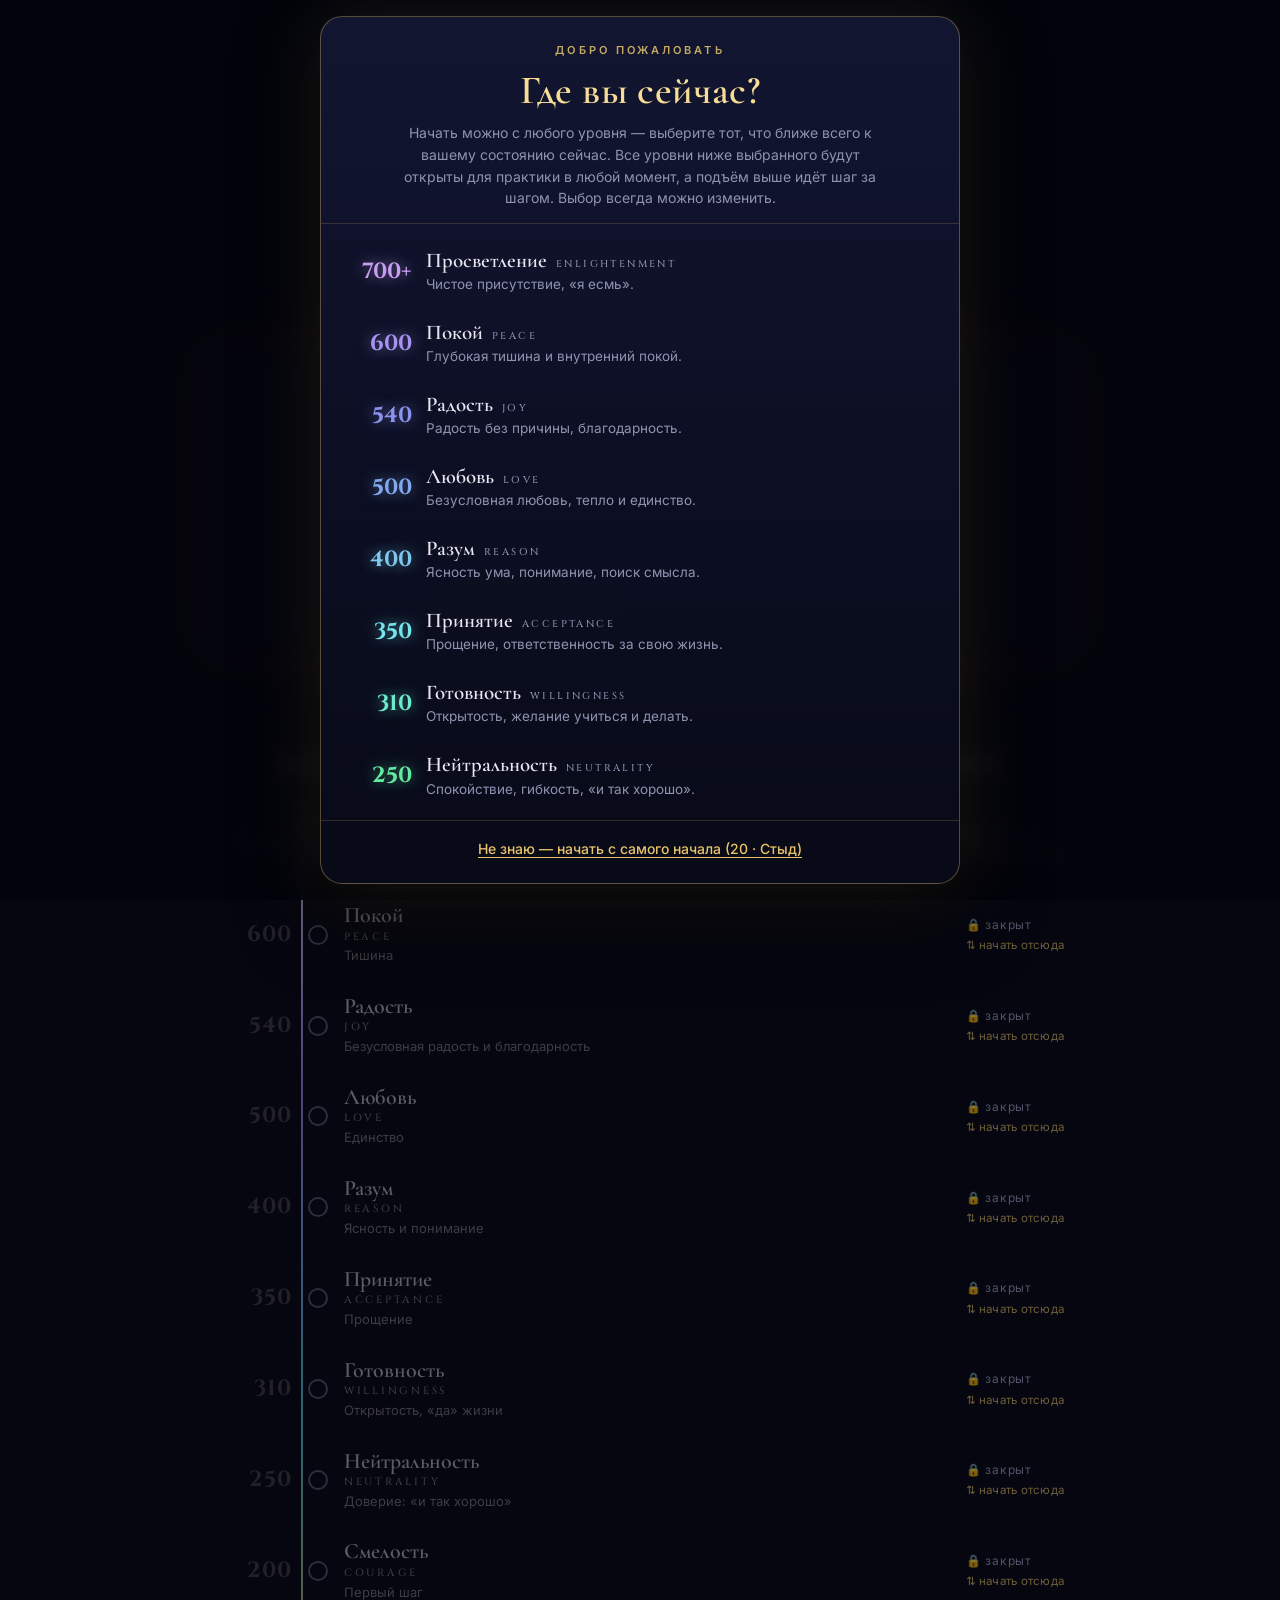
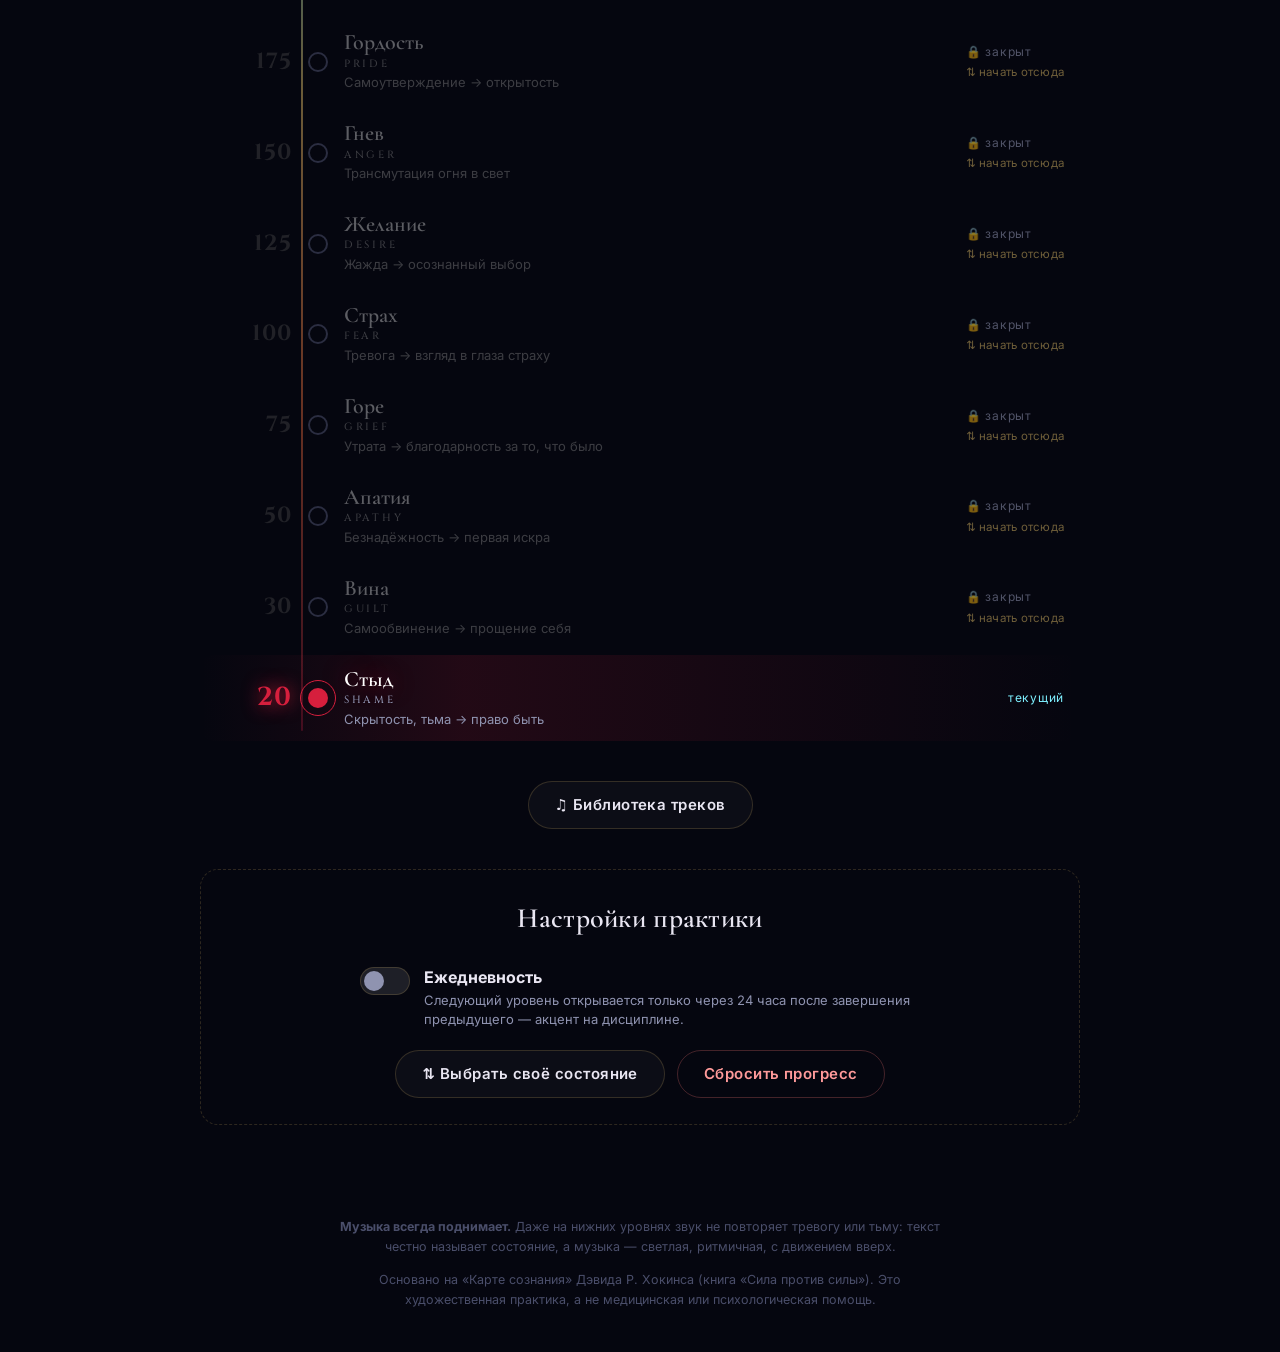
==== commit b3dc5bf6: "Промпты v2: музыка всегда поднимает — новые стили Suno для 17 уровней, светлые тексты нижних уровней" ====
--- a/index.html
+++ b/index.html
@@ -12,7 +12,7 @@
   <link rel="preconnect" href="https://fonts.googleapis.com">
   <link rel="preconnect" href="https://fonts.gstatic.com" crossorigin>
   <link href="https://fonts.googleapis.com/css2?family=Cinzel:wght@500;700&family=Cormorant+Garamond:ital,wght@0,500;0,600;0,700;1,500&family=Inter:wght@400;500;600&display=swap" rel="stylesheet">
-  <link rel="stylesheet" href="css/style.css?v=20261102103104">
+  <link rel="stylesheet" href="css/style.css?v=20261102105857">
   <title>Шкала Хокинса: Восхождение</title>
 </head>
 <body data-page="map">
@@ -59,14 +59,15 @@
   </main>
 
   <footer class="footer">
+    <p><strong>Музыка всегда поднимает.</strong> Даже на нижних уровнях звук не повторяет тревогу или тьму: текст честно называет состояние, а музыка — светлая, ритмичная, с движением вверх.</p>
     <p>Основано на «Карте сознания» Дэвида Р. Хокинса (книга «Сила против силы»). Это художественная практика, а не медицинская или психологическая помощь.</p>
   </footer>
 
   <div class="ascension" id="ascension" hidden aria-live="assertive"></div>
   <div class="picker" id="picker" hidden></div>
 
-  <script src="data/tracks.js?v=20261102103104"></script>
-  <script src="js/player.js?v=20261102103104"></script>
-  <script src="js/app.js?v=20261102103104"></script>
+  <script src="data/tracks.js?v=20261102105857"></script>
+  <script src="js/player.js?v=20261102105857"></script>
+  <script src="js/app.js?v=20261102105857"></script>
 </body>
 </html>
